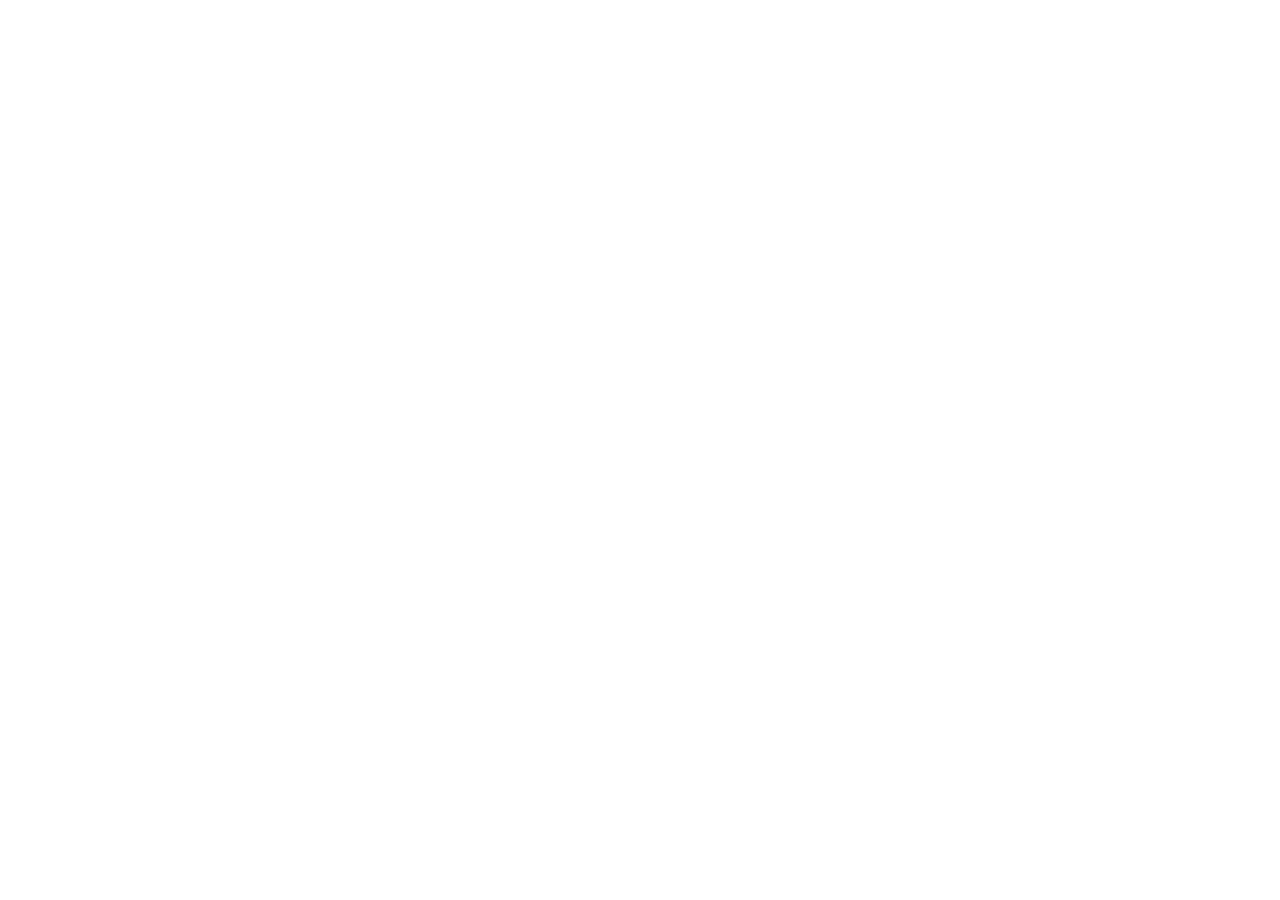
==== index.html @ 5fc150dd "Working JS Console" ====
<!DOCTYPE html>
<html lang="en">
<head>
  <meta charset="UTF-8">
  <meta name="viewport" content="width=device-width, initial-scale=1.0">
  <meta http-equiv="X-UA-Compatible" content="ie=edge">
  <title>Document</title>
</head>
<body>
  <div id="sudoku">
    
  </div>
  <script src="sudoku.js"></script>
</body>
</html>
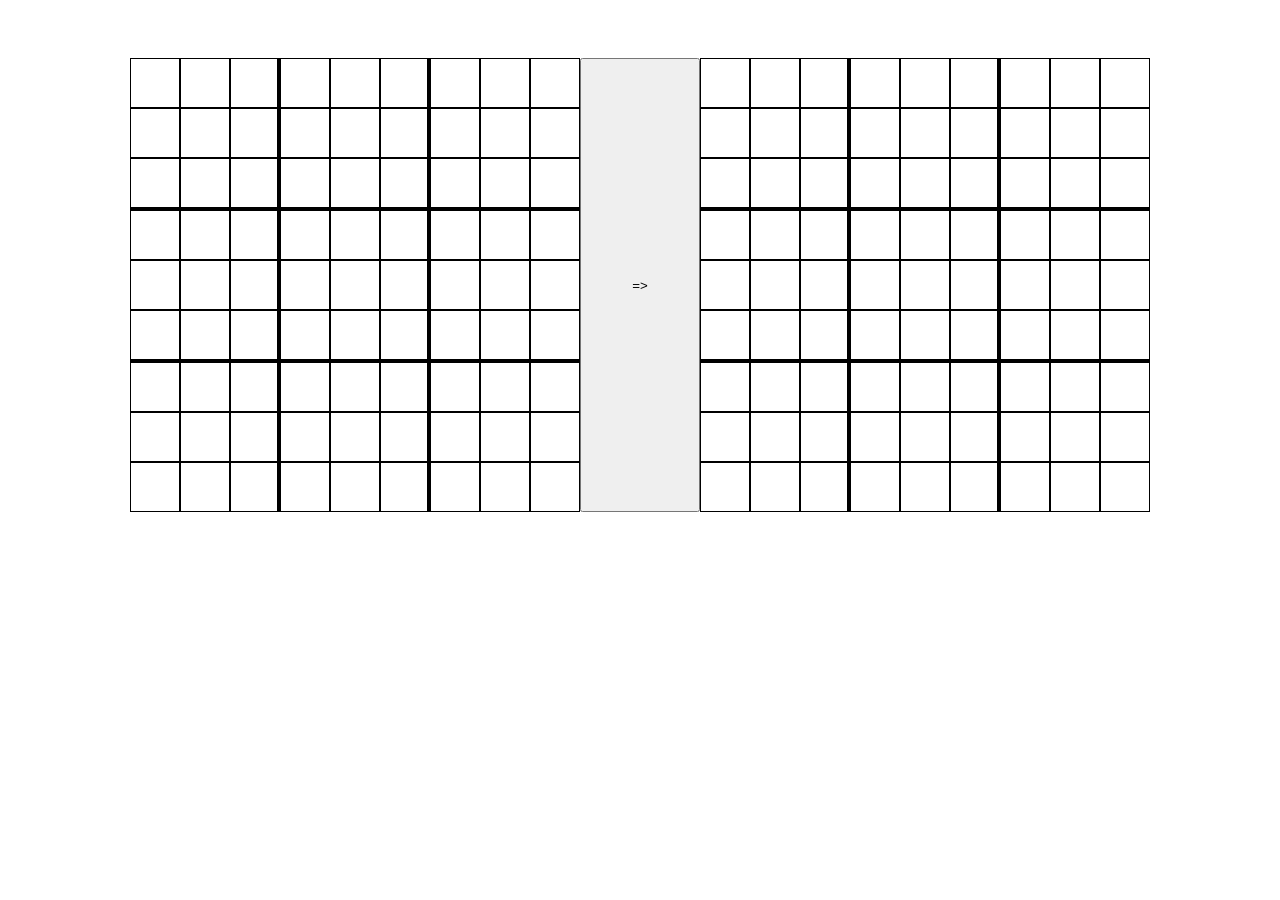
==== commit 37910c7d: "DOM -- Starting event handling (keystrokes)" ====
--- a/index.html
+++ b/index.html
@@ -1,15 +1,188 @@
 <!DOCTYPE html>
 <html lang="en">
+
 <head>
   <meta charset="UTF-8">
   <meta name="viewport" content="width=device-width, initial-scale=1.0">
   <meta http-equiv="X-UA-Compatible" content="ie=edge">
-  <title>Document</title>
+  <link rel="stylesheet" href="style.css">
+  <title>Sudoku</title>
 </head>
+
 <body>
-  <div id="sudoku">
-    
-  </div>
+  <section id="container">
+    <div id="problem">
+      <input maxlength="1" min="1" max="9" class="case c1">
+      <input maxlength="1" min="1" max="9" class="case c2">
+      <input maxlength="1" min="1" max="9" class="case c3 x3">
+      <input maxlength="1" min="1" max="9" class="case c4">
+      <input maxlength="1" min="1" max="9" class="case c5">
+      <input maxlength="1" min="1" max="9" class="case c6 x3">
+      <input maxlength="1" min="1" max="9" class="case c7">
+      <input maxlength="1" min="1" max="9" class="case c8">
+      <input maxlength="1" min="1" max="9" class="case c9">
+      <input maxlength="1" min="1" max="9" class="case c10">
+      <input maxlength="1" min="1" max="9" class="case c11">
+      <input maxlength="1" min="1" max="9" class="case c12 x3">
+      <input maxlength="1" min="1" max="9" class="case c13">
+      <input maxlength="1" min="1" max="9" class="case c14">
+      <input maxlength="1" min="1" max="9" class="case c15 x3">
+      <input maxlength="1" min="1" max="9" class="case c16">
+      <input maxlength="1" min="1" max="9" class="case c17">
+      <input maxlength="1" min="1" max="9" class="case c18">
+      <input maxlength="1" min="1" max="9" class="case c19 y3">
+      <input maxlength="1" min="1" max="9" class="case c20 y3">
+      <input maxlength="1" min="1" max="9" class="case c21 y3 x3">
+      <input maxlength="1" min="1" max="9" class="case c22 y3">
+      <input maxlength="1" min="1" max="9" class="case c23 y3">
+      <input maxlength="1" min="1" max="9" class="case c24 y3 x3">
+      <input maxlength="1" min="1" max="9" class="case c25 y3">
+      <input maxlength="1" min="1" max="9" class="case c26 y3">
+      <input maxlength="1" min="1" max="9" class="case c27 y3">
+      <input maxlength="1" min="1" max="9" class="case c28">
+      <input maxlength="1" min="1" max="9" class="case c29">
+      <input maxlength="1" min="1" max="9" class="case c30 x3">
+      <input maxlength="1" min="1" max="9" class="case c31">
+      <input maxlength="1" min="1" max="9" class="case c32">
+      <input maxlength="1" min="1" max="9" class="case c33 x3">
+      <input maxlength="1" min="1" max="9" class="case c34">
+      <input maxlength="1" min="1" max="9" class="case c35">
+      <input maxlength="1" min="1" max="9" class="case c36">
+      <input maxlength="1" min="1" max="9" class="case c37">
+      <input maxlength="1" min="1" max="9" class="case c38">
+      <input maxlength="1" min="1" max="9" class="case c39 x3">
+      <input maxlength="1" min="1" max="9" class="case c40">
+      <input maxlength="1" min="1" max="9" class="case c41">
+      <input maxlength="1" min="1" max="9" class="case c42 x3">
+      <input maxlength="1" min="1" max="9" class="case c43">
+      <input maxlength="1" min="1" max="9" class="case c44">
+      <input maxlength="1" min="1" max="9" class="case c45">
+      <input maxlength="1" min="1" max="9" class="case c46 y3">
+      <input maxlength="1" min="1" max="9" class="case c47 y3">
+      <input maxlength="1" min="1" max="9" class="case c48 y3 x3">
+      <input maxlength="1" min="1" max="9" class="case c49 y3">
+      <input maxlength="1" min="1" max="9" class="case c50 y3">
+      <input maxlength="1" min="1" max="9" class="case c51 y3 x3">
+      <input maxlength="1" min="1" max="9" class="case c52 y3">
+      <input maxlength="1" min="1" max="9" class="case c53 y3">
+      <input maxlength="1" min="1" max="9" class="case c54 y3">
+      <input maxlength="1" min="1" max="9" class="case c55">
+      <input maxlength="1" min="1" max="9" class="case c56">
+      <input maxlength="1" min="1" max="9" class="case c57 x3">
+      <input maxlength="1" min="1" max="9" class="case c58">
+      <input maxlength="1" min="1" max="9" class="case c59">
+      <input maxlength="1" min="1" max="9" class="case c60 x3">
+      <input maxlength="1" min="1" max="9" class="case c61">
+      <input maxlength="1" min="1" max="9" class="case c62">
+      <input maxlength="1" min="1" max="9" class="case c63">
+      <input maxlength="1" min="1" max="9" class="case c64">
+      <input maxlength="1" min="1" max="9" class="case c65">
+      <input maxlength="1" min="1" max="9" class="case c66 x3">
+      <input maxlength="1" min="1" max="9" class="case c67">
+      <input maxlength="1" min="1" max="9" class="case c68">
+      <input maxlength="1" min="1" max="9" class="case c69 x3">
+      <input maxlength="1" min="1" max="9" class="case c70">
+      <input maxlength="1" min="1" max="9" class="case c71">
+      <input maxlength="1" min="1" max="9" class="case c72">
+      <input maxlength="1" min="1" max="9" class="case c73">
+      <input maxlength="1" min="1" max="9" class="case c74">
+      <input maxlength="1" min="1" max="9" class="case c75 x3">
+      <input maxlength="1" min="1" max="9" class="case c76">
+      <input maxlength="1" min="1" max="9" class="case c77">
+      <input maxlength="1" min="1" max="9" class="case c78 x3">
+      <input maxlength="1" min="1" max="9" class="case c79">
+      <input maxlength="1" min="1" max="9" class="case c80">
+      <input maxlength="1" min="1" max="9" class="case c81">
+    </div>
+    <button id="solveBtn">=></button>
+    <div id="solution">
+      <div class="case case1"></div>
+      <div class="case case2"></div>
+      <div class="case case3 x3"></div>
+      <div class="case case4"></div>
+      <div class="case case5"></div>
+      <div class="case case6 x3"></div>
+      <div class="case case7"></div>
+      <div class="case case8"></div>
+      <div class="case case9"></div>
+      <div class="case case10"></div>
+      <div class="case case11"></div>
+      <div class="case case12 x3"></div>
+      <div class="case case13"></div>
+      <div class="case case14"></div>
+      <div class="case case15 x3"></div>
+      <div class="case case16"></div>
+      <div class="case case17"></div>
+      <div class="case case18"></div>
+      <div class="case case19 y3"></div>
+      <div class="case case20 y3"></div>
+      <div class="case case21 y3 x3"></div>
+      <div class="case case22 y3"></div>
+      <div class="case case23 y3"></div>
+      <div class="case case24 y3 x3"></div>
+      <div class="case case25 y3"></div>
+      <div class="case case26 y3"></div>
+      <div class="case case27 y3"></div>
+      <div class="case case28"></div>
+      <div class="case case29"></div>
+      <div class="case case30 x3"></div>
+      <div class="case case31"></div>
+      <div class="case case32"></div>
+      <div class="case case33 x3"></div>
+      <div class="case case34"></div>
+      <div class="case case35"></div>
+      <div class="case case36"></div>
+      <div class="case case37"></div>
+      <div class="case case38"></div>
+      <div class="case case39 x3"></div>
+      <div class="case case40"></div>
+      <div class="case case41"></div>
+      <div class="case case42 x3"></div>
+      <div class="case case43"></div>
+      <div class="case case44"></div>
+      <div class="case case45"></div>
+      <div class="case case46 y3"></div>
+      <div class="case case47 y3"></div>
+      <div class="case case48 y3 x3"></div>
+      <div class="case case49 y3"></div>
+      <div class="case case50 y3"></div>
+      <div class="case case51 y3 x3"></div>
+      <div class="case case52 y3"></div>
+      <div class="case case53 y3"></div>
+      <div class="case case54 y3"></div>
+      <div class="case case55"></div>
+      <div class="case case56"></div>
+      <div class="case case57 x3"></div>
+      <div class="case case58"></div>
+      <div class="case case59"></div>
+      <div class="case case60 x3"></div>
+      <div class="case case61"></div>
+      <div class="case case62"></div>
+      <div class="case case63"></div>
+      <div class="case case64"></div>
+      <div class="case case65"></div>
+      <div class="case case66 x3"></div>
+      <div class="case case67"></div>
+      <div class="case case68"></div>
+      <div class="case case69 x3"></div>
+      <div class="case case70"></div>
+      <div class="case case71"></div>
+      <div class="case case72"></div>
+      <div class="case case73"></div>
+      <div class="case case74"></div>
+      <div class="case case75 x3"></div>
+      <div class="case case76"></div>
+      <div class="case case77"></div>
+      <div class="case case78 x3"></div>
+      <div class="case case79"></div>
+      <div class="case case80"></div>
+      <div class="case case81"></div>
+    </div>
+  </section>
+  <section>
+    <h1 id="alert"></h1>
+  </section>
   <script src="sudoku.js"></script>
 </body>
+
 </html>
--- a/style.css
+++ b/style.css
@@ -0,0 +1,54 @@
+#container {
+  display: flex;
+  justify-content: center;
+}
+
+#problem,
+#solution {
+  display: grid;
+  grid-template-columns: 50px repeat(4, 50px 50px);
+  text-align: center;
+  margin-top: 50px;
+  font-size: 20px;
+}
+
+#solveBtn {
+  margin-top: 50px;
+  padding: 0 50px;
+}
+
+#alert {
+  display: flex;
+  justify-content: center;
+}
+
+.case {
+  padding-top: 12.5px;
+  padding-bottom: 12.5px;
+  justify-content: center;
+  align-items: center;
+  border: solid black 1px;
+}
+
+.x3 {
+  border-right: solid black 3px;
+  border-bottom: solid black 1px;
+  border-left: solid black 1px;
+  border-top: solid black 1px;
+}
+
+.y3 {
+  border-bottom: solid black 3px;
+  border-right: solid black 1px;
+  border-left: solid black 1px;
+  border-top: solid black 1px;
+}
+
+.x3.y3 {
+  border-right: solid black 3px !important;
+}
+
+input {
+  padding-left: 20px;
+  font-size: 20px;
+}
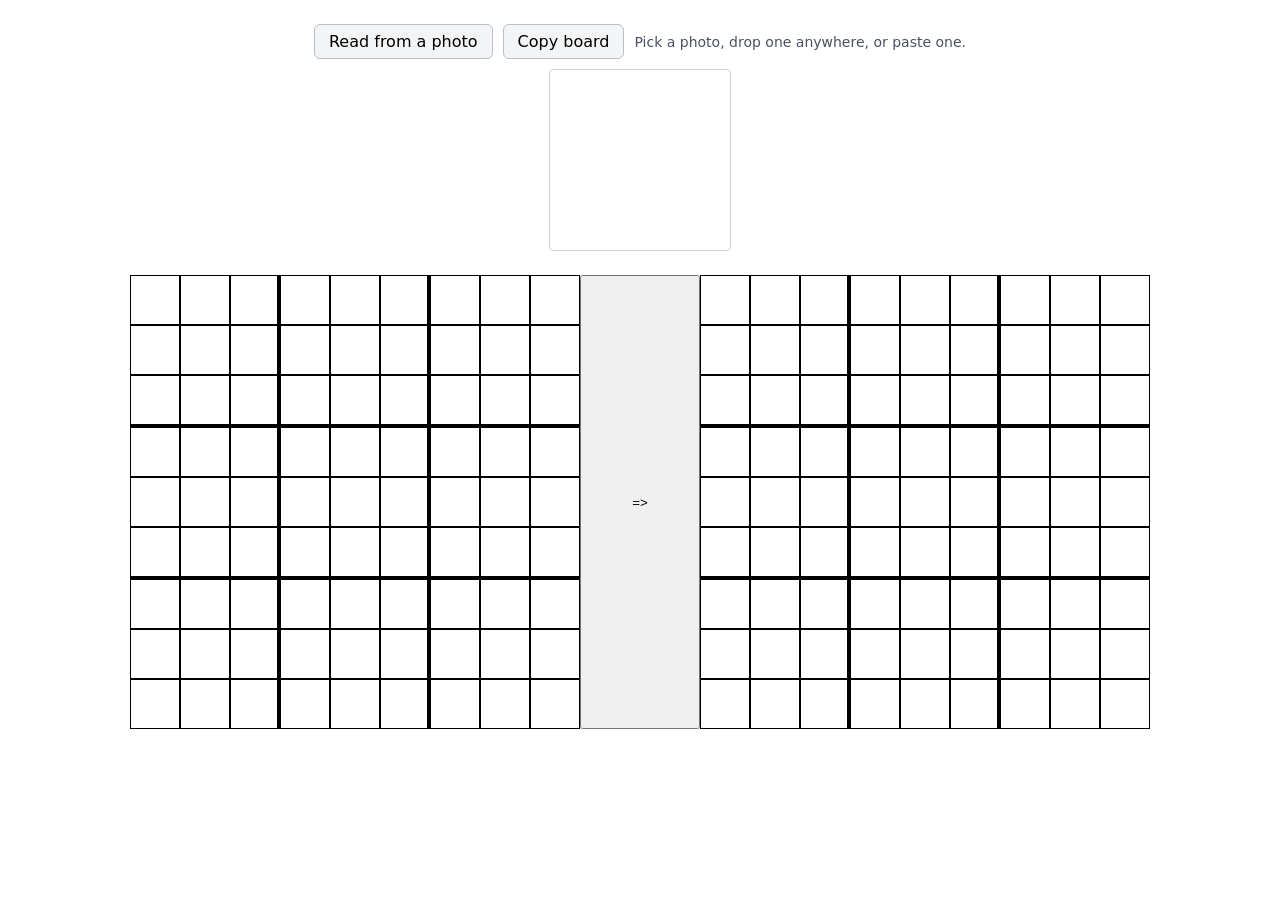
==== commit d97dd044: "feat: optical reading - step 6 - UI" ====
--- a/index.html
+++ b/index.html
@@ -10,6 +10,17 @@
 </head>
 
 <body>
+  <section id="import">
+    <button id="photoBtn" type="button">Read from a photo</button>
+    <input type="file" id="photo" accept="image/*" capture="environment" hidden>
+    <button id="copyBoard" type="button">Copy board</button>
+    <span id="importStatus">Pick a photo, drop one anywhere, or paste one.</span>
+  </section>
+
+  <section id="previewWrap">
+    <canvas id="preview" hidden title="the grid as the reader rectified it"></canvas>
+  </section>
+
   <section id="container">
     <div id="problem">
       <input maxlength="1" min="1" max="9" class="case c1">
@@ -182,6 +193,8 @@
   <section>
     <h1 id="alert"></h1>
   </section>
+  <script src="digit-model.js"></script>
+  <script src="vision.js"></script>
   <script src="sudoku.js"></script>
 </body>
 
--- a/style.css
+++ b/style.css
@@ -8,12 +8,12 @@
   display: grid;
   grid-template-columns: 50px repeat(4, 50px 50px);
   text-align: center;
-  margin-top: 50px;
+  margin-top: 24px;
   font-size: 20px;
 }
 
 #solveBtn {
-  margin-top: 50px;
+  margin-top: 24px;
   padding: 0 50px;
 }
 
@@ -51,4 +51,83 @@
 input {
   padding-left: 20px;
   font-size: 20px;
-}+  color: transparent;
+  text-shadow: 0 0 0 black;
+}
+
+.case.selected {
+  background-color: lightgray;
+}
+
+.case.conflict {
+  background-color: #f8d0d0;
+}
+
+.case.conflict.selected {
+  background-color: #eeb0b0;
+}
+
+#import {
+  display: flex;
+  flex-wrap: wrap;
+  gap: 10px;
+  align-items: center;
+  justify-content: center;
+  margin: 24px auto 0;
+  padding: 0 16px;
+  max-width: 900px;
+  font-family: system-ui, -apple-system, Segoe UI, Roboto, sans-serif;
+}
+
+#import button {
+  font: inherit;
+  padding: 7px 14px;
+  border: 1px solid #b9bec7;
+  border-radius: 6px;
+  background: #f3f4f6;
+  cursor: pointer;
+}
+
+#import button:hover {
+  background: #e7e9ee;
+}
+
+#importStatus {
+  color: #4a5060;
+  font-size: 14px;
+}
+
+/* The rectified grid, so a bad detection is obvious at a glance rather than
+   showing up later as a board full of wrong digits. */
+#previewWrap {
+  display: flex;
+  justify-content: center;
+  margin-top: 10px;
+}
+
+#preview {
+  display: block;
+  width: 180px;
+  height: 180px;
+  border: 1px solid #c9ced6;
+  border-radius: 4px;
+}
+
+body.dropping {
+  outline: 3px dashed #6aa8ef;
+  outline-offset: -12px;
+}
+
+/* Amber, not red: the cell is not known to be wrong, only not trusted. Red is
+   already spoken for by .conflict, which means a clue that breaks a rule. */
+.case.uncertain {
+  background-color: #fdf0d0;
+}
+
+.case.uncertain.selected {
+  background-color: #f5e0aa;
+}
+
+.case.conflict.uncertain {
+  background-color: #f8d0d0;
+}
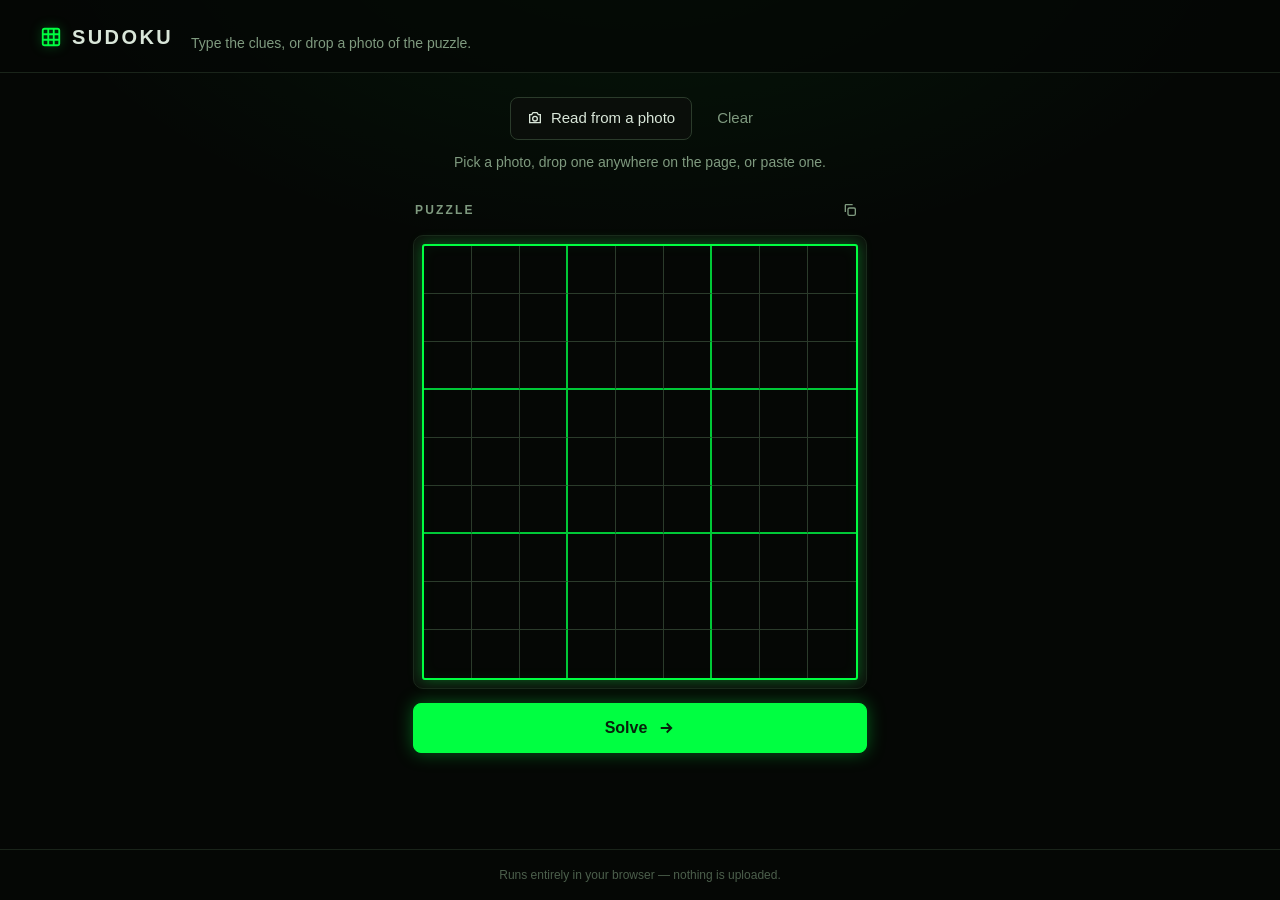
==== commit 51c2e834: "style: update UI" ====
--- a/index.html
+++ b/index.html
@@ -4,198 +4,282 @@
 <head>
   <meta charset="UTF-8">
   <meta name="viewport" content="width=device-width, initial-scale=1.0">
-  <meta http-equiv="X-UA-Compatible" content="ie=edge">
+  <meta name="color-scheme" content="dark">
+  <meta name="theme-color" content="#050705">
   <link rel="stylesheet" href="style.css">
   <title>Sudoku</title>
 </head>
 
 <body>
-  <section id="import">
-    <button id="photoBtn" type="button">Read from a photo</button>
-    <input type="file" id="photo" accept="image/*" capture="environment" hidden>
-    <button id="copyBoard" type="button">Copy board</button>
-    <span id="importStatus">Pick a photo, drop one anywhere, or paste one.</span>
-  </section>
-
-  <section id="previewWrap">
-    <canvas id="preview" hidden title="the grid as the reader rectified it"></canvas>
-  </section>
-
-  <section id="container">
-    <div id="problem">
-      <input maxlength="1" min="1" max="9" class="case c1">
-      <input maxlength="1" min="1" max="9" class="case c2">
-      <input maxlength="1" min="1" max="9" class="case c3 x3">
-      <input maxlength="1" min="1" max="9" class="case c4">
-      <input maxlength="1" min="1" max="9" class="case c5">
-      <input maxlength="1" min="1" max="9" class="case c6 x3">
-      <input maxlength="1" min="1" max="9" class="case c7">
-      <input maxlength="1" min="1" max="9" class="case c8">
-      <input maxlength="1" min="1" max="9" class="case c9">
-      <input maxlength="1" min="1" max="9" class="case c10">
-      <input maxlength="1" min="1" max="9" class="case c11">
-      <input maxlength="1" min="1" max="9" class="case c12 x3">
-      <input maxlength="1" min="1" max="9" class="case c13">
-      <input maxlength="1" min="1" max="9" class="case c14">
-      <input maxlength="1" min="1" max="9" class="case c15 x3">
-      <input maxlength="1" min="1" max="9" class="case c16">
-      <input maxlength="1" min="1" max="9" class="case c17">
-      <input maxlength="1" min="1" max="9" class="case c18">
-      <input maxlength="1" min="1" max="9" class="case c19 y3">
-      <input maxlength="1" min="1" max="9" class="case c20 y3">
-      <input maxlength="1" min="1" max="9" class="case c21 y3 x3">
-      <input maxlength="1" min="1" max="9" class="case c22 y3">
-      <input maxlength="1" min="1" max="9" class="case c23 y3">
-      <input maxlength="1" min="1" max="9" class="case c24 y3 x3">
-      <input maxlength="1" min="1" max="9" class="case c25 y3">
-      <input maxlength="1" min="1" max="9" class="case c26 y3">
-      <input maxlength="1" min="1" max="9" class="case c27 y3">
-      <input maxlength="1" min="1" max="9" class="case c28">
-      <input maxlength="1" min="1" max="9" class="case c29">
-      <input maxlength="1" min="1" max="9" class="case c30 x3">
-      <input maxlength="1" min="1" max="9" class="case c31">
-      <input maxlength="1" min="1" max="9" class="case c32">
-      <input maxlength="1" min="1" max="9" class="case c33 x3">
-      <input maxlength="1" min="1" max="9" class="case c34">
-      <input maxlength="1" min="1" max="9" class="case c35">
-      <input maxlength="1" min="1" max="9" class="case c36">
-      <input maxlength="1" min="1" max="9" class="case c37">
-      <input maxlength="1" min="1" max="9" class="case c38">
-      <input maxlength="1" min="1" max="9" class="case c39 x3">
-      <input maxlength="1" min="1" max="9" class="case c40">
-      <input maxlength="1" min="1" max="9" class="case c41">
-      <input maxlength="1" min="1" max="9" class="case c42 x3">
-      <input maxlength="1" min="1" max="9" class="case c43">
-      <input maxlength="1" min="1" max="9" class="case c44">
-      <input maxlength="1" min="1" max="9" class="case c45">
-      <input maxlength="1" min="1" max="9" class="case c46 y3">
-      <input maxlength="1" min="1" max="9" class="case c47 y3">
-      <input maxlength="1" min="1" max="9" class="case c48 y3 x3">
-      <input maxlength="1" min="1" max="9" class="case c49 y3">
-      <input maxlength="1" min="1" max="9" class="case c50 y3">
-      <input maxlength="1" min="1" max="9" class="case c51 y3 x3">
-      <input maxlength="1" min="1" max="9" class="case c52 y3">
-      <input maxlength="1" min="1" max="9" class="case c53 y3">
-      <input maxlength="1" min="1" max="9" class="case c54 y3">
-      <input maxlength="1" min="1" max="9" class="case c55">
-      <input maxlength="1" min="1" max="9" class="case c56">
-      <input maxlength="1" min="1" max="9" class="case c57 x3">
-      <input maxlength="1" min="1" max="9" class="case c58">
-      <input maxlength="1" min="1" max="9" class="case c59">
-      <input maxlength="1" min="1" max="9" class="case c60 x3">
-      <input maxlength="1" min="1" max="9" class="case c61">
-      <input maxlength="1" min="1" max="9" class="case c62">
-      <input maxlength="1" min="1" max="9" class="case c63">
-      <input maxlength="1" min="1" max="9" class="case c64">
-      <input maxlength="1" min="1" max="9" class="case c65">
-      <input maxlength="1" min="1" max="9" class="case c66 x3">
-      <input maxlength="1" min="1" max="9" class="case c67">
-      <input maxlength="1" min="1" max="9" class="case c68">
-      <input maxlength="1" min="1" max="9" class="case c69 x3">
-      <input maxlength="1" min="1" max="9" class="case c70">
-      <input maxlength="1" min="1" max="9" class="case c71">
-      <input maxlength="1" min="1" max="9" class="case c72">
-      <input maxlength="1" min="1" max="9" class="case c73">
-      <input maxlength="1" min="1" max="9" class="case c74">
-      <input maxlength="1" min="1" max="9" class="case c75 x3">
-      <input maxlength="1" min="1" max="9" class="case c76">
-      <input maxlength="1" min="1" max="9" class="case c77">
-      <input maxlength="1" min="1" max="9" class="case c78 x3">
-      <input maxlength="1" min="1" max="9" class="case c79">
-      <input maxlength="1" min="1" max="9" class="case c80">
-      <input maxlength="1" min="1" max="9" class="case c81">
+  <header class="topbar">
+    <div class="brand">
+      <span class="mark" aria-hidden="true">
+        <svg viewBox="0 0 24 24" width="22" height="22" fill="none" stroke="currentColor" stroke-width="2">
+          <rect x="3" y="3" width="18" height="18" rx="2"></rect>
+          <path d="M9 3v18M15 3v18M3 9h18M3 15h18"></path>
+        </svg>
+      </span>
+      <h1>Sudoku</h1>
     </div>
-    <button id="solveBtn">=></button>
-    <div id="solution">
-      <div class="case case1"></div>
-      <div class="case case2"></div>
-      <div class="case case3 x3"></div>
-      <div class="case case4"></div>
-      <div class="case case5"></div>
-      <div class="case case6 x3"></div>
-      <div class="case case7"></div>
-      <div class="case case8"></div>
-      <div class="case case9"></div>
-      <div class="case case10"></div>
-      <div class="case case11"></div>
-      <div class="case case12 x3"></div>
-      <div class="case case13"></div>
-      <div class="case case14"></div>
-      <div class="case case15 x3"></div>
-      <div class="case case16"></div>
-      <div class="case case17"></div>
-      <div class="case case18"></div>
-      <div class="case case19 y3"></div>
-      <div class="case case20 y3"></div>
-      <div class="case case21 y3 x3"></div>
-      <div class="case case22 y3"></div>
-      <div class="case case23 y3"></div>
-      <div class="case case24 y3 x3"></div>
-      <div class="case case25 y3"></div>
-      <div class="case case26 y3"></div>
-      <div class="case case27 y3"></div>
-      <div class="case case28"></div>
-      <div class="case case29"></div>
-      <div class="case case30 x3"></div>
-      <div class="case case31"></div>
-      <div class="case case32"></div>
-      <div class="case case33 x3"></div>
-      <div class="case case34"></div>
-      <div class="case case35"></div>
-      <div class="case case36"></div>
-      <div class="case case37"></div>
-      <div class="case case38"></div>
-      <div class="case case39 x3"></div>
-      <div class="case case40"></div>
-      <div class="case case41"></div>
-      <div class="case case42 x3"></div>
-      <div class="case case43"></div>
-      <div class="case case44"></div>
-      <div class="case case45"></div>
-      <div class="case case46 y3"></div>
-      <div class="case case47 y3"></div>
-      <div class="case case48 y3 x3"></div>
-      <div class="case case49 y3"></div>
-      <div class="case case50 y3"></div>
-      <div class="case case51 y3 x3"></div>
-      <div class="case case52 y3"></div>
-      <div class="case case53 y3"></div>
-      <div class="case case54 y3"></div>
-      <div class="case case55"></div>
-      <div class="case case56"></div>
-      <div class="case case57 x3"></div>
-      <div class="case case58"></div>
-      <div class="case case59"></div>
-      <div class="case case60 x3"></div>
-      <div class="case case61"></div>
-      <div class="case case62"></div>
-      <div class="case case63"></div>
-      <div class="case case64"></div>
-      <div class="case case65"></div>
-      <div class="case case66 x3"></div>
-      <div class="case case67"></div>
-      <div class="case case68"></div>
-      <div class="case case69 x3"></div>
-      <div class="case case70"></div>
-      <div class="case case71"></div>
-      <div class="case case72"></div>
-      <div class="case case73"></div>
-      <div class="case case74"></div>
-      <div class="case case75 x3"></div>
-      <div class="case case76"></div>
-      <div class="case case77"></div>
-      <div class="case case78 x3"></div>
-      <div class="case case79"></div>
-      <div class="case case80"></div>
-      <div class="case case81"></div>
-    </div>
-  </section>
-  <section>
-    <h1 id="alert"></h1>
-  </section>
+    <p class="tagline">Type the clues, or drop a photo of the puzzle.</p>
+  </header>
+
+  <main>
+    <section id="import" class="toolbar" aria-label="Import">
+      <div class="actions">
+        <button id="photoBtn" type="button" class="btn">
+          <svg viewBox="0 0 24 24" width="16" height="16" fill="none" stroke="currentColor" stroke-width="2" aria-hidden="true">
+            <path d="M4 7h3l2-3h6l2 3h3v12H4z"></path>
+            <circle cx="12" cy="13" r="3.5"></circle>
+          </svg>
+          Read from a photo
+        </button>
+        <input type="file" id="photo" accept="image/*" capture="environment" hidden>
+        <button id="cornersBtn" type="button" class="btn" hidden>Set corners by hand</button>
+        <button id="clearBtn" type="button" class="btn btn-quiet">Clear</button>
+      </div>
+      <p id="importStatus" class="status" role="status">Pick a photo, drop one anywhere on the page, or paste one.</p>
+    </section>
+
+    <details id="previewWrap" class="card preview" hidden open>
+      <summary class="preview-head">
+        <span class="panel-title">Photo</span>
+        <span id="previewHint" class="preview-hint"></span>
+        <svg class="chevron" viewBox="0 0 24 24" width="16" height="16" fill="none" stroke="currentColor" stroke-width="2" aria-hidden="true">
+          <path d="M6 9l6 6 6-6"></path>
+        </svg>
+      </summary>
+      <div class="preview-body">
+        <figure id="pickerFigure" hidden>
+          <canvas id="picker" title="click the four corners of the grid"></canvas>
+          <figcaption>Your photo — click the corners in order</figcaption>
+        </figure>
+        <figure id="previewFigure" hidden>
+          <canvas id="preview" title="the grid as the reader rectified it"></canvas>
+          <figcaption>What the reader saw</figcaption>
+        </figure>
+      </div>
+    </details>
+
+    <section id="container" class="boards">
+      <div class="board-panel">
+        <div class="panel-head">
+          <h2 class="panel-title">Puzzle</h2>
+          <button id="copyPuzzle" type="button" class="btn btn-icon" title="Copy the clues as an 81-character string" aria-label="Copy the clues">
+            <svg viewBox="0 0 24 24" width="16" height="16" fill="none" stroke="currentColor" stroke-width="2" aria-hidden="true" class="icon-copy">
+              <rect x="9" y="9" width="11" height="11" rx="2"></rect>
+              <path d="M5 15V5a1 1 0 0 1 1-1h10"></path>
+            </svg>
+            <svg viewBox="0 0 24 24" width="16" height="16" fill="none" stroke="currentColor" stroke-width="2.5" aria-hidden="true" class="icon-check">
+              <path d="M5 12l5 5L20 7"></path>
+            </svg>
+          </button>
+        </div>
+        <div class="board-frame" id="problemFrame">
+          <div id="problem" class="board" role="grid" aria-label="Puzzle clues">
+            <input class="case c1" type="text" inputmode="numeric" pattern="[1-9]" maxlength="1" autocomplete="off" aria-label="Row 1, column 1">
+            <input class="case c2" type="text" inputmode="numeric" pattern="[1-9]" maxlength="1" autocomplete="off" aria-label="Row 1, column 2">
+            <input class="case c3 x3" type="text" inputmode="numeric" pattern="[1-9]" maxlength="1" autocomplete="off" aria-label="Row 1, column 3">
+            <input class="case c4" type="text" inputmode="numeric" pattern="[1-9]" maxlength="1" autocomplete="off" aria-label="Row 1, column 4">
+            <input class="case c5" type="text" inputmode="numeric" pattern="[1-9]" maxlength="1" autocomplete="off" aria-label="Row 1, column 5">
+            <input class="case c6 x3" type="text" inputmode="numeric" pattern="[1-9]" maxlength="1" autocomplete="off" aria-label="Row 1, column 6">
+            <input class="case c7" type="text" inputmode="numeric" pattern="[1-9]" maxlength="1" autocomplete="off" aria-label="Row 1, column 7">
+            <input class="case c8" type="text" inputmode="numeric" pattern="[1-9]" maxlength="1" autocomplete="off" aria-label="Row 1, column 8">
+            <input class="case c9" type="text" inputmode="numeric" pattern="[1-9]" maxlength="1" autocomplete="off" aria-label="Row 1, column 9">
+            <input class="case c10" type="text" inputmode="numeric" pattern="[1-9]" maxlength="1" autocomplete="off" aria-label="Row 2, column 1">
+            <input class="case c11" type="text" inputmode="numeric" pattern="[1-9]" maxlength="1" autocomplete="off" aria-label="Row 2, column 2">
+            <input class="case c12 x3" type="text" inputmode="numeric" pattern="[1-9]" maxlength="1" autocomplete="off" aria-label="Row 2, column 3">
+            <input class="case c13" type="text" inputmode="numeric" pattern="[1-9]" maxlength="1" autocomplete="off" aria-label="Row 2, column 4">
+            <input class="case c14" type="text" inputmode="numeric" pattern="[1-9]" maxlength="1" autocomplete="off" aria-label="Row 2, column 5">
+            <input class="case c15 x3" type="text" inputmode="numeric" pattern="[1-9]" maxlength="1" autocomplete="off" aria-label="Row 2, column 6">
+            <input class="case c16" type="text" inputmode="numeric" pattern="[1-9]" maxlength="1" autocomplete="off" aria-label="Row 2, column 7">
+            <input class="case c17" type="text" inputmode="numeric" pattern="[1-9]" maxlength="1" autocomplete="off" aria-label="Row 2, column 8">
+            <input class="case c18" type="text" inputmode="numeric" pattern="[1-9]" maxlength="1" autocomplete="off" aria-label="Row 2, column 9">
+            <input class="case c19 y3" type="text" inputmode="numeric" pattern="[1-9]" maxlength="1" autocomplete="off" aria-label="Row 3, column 1">
+            <input class="case c20 y3" type="text" inputmode="numeric" pattern="[1-9]" maxlength="1" autocomplete="off" aria-label="Row 3, column 2">
+            <input class="case c21 x3 y3" type="text" inputmode="numeric" pattern="[1-9]" maxlength="1" autocomplete="off" aria-label="Row 3, column 3">
+            <input class="case c22 y3" type="text" inputmode="numeric" pattern="[1-9]" maxlength="1" autocomplete="off" aria-label="Row 3, column 4">
+            <input class="case c23 y3" type="text" inputmode="numeric" pattern="[1-9]" maxlength="1" autocomplete="off" aria-label="Row 3, column 5">
+            <input class="case c24 x3 y3" type="text" inputmode="numeric" pattern="[1-9]" maxlength="1" autocomplete="off" aria-label="Row 3, column 6">
+            <input class="case c25 y3" type="text" inputmode="numeric" pattern="[1-9]" maxlength="1" autocomplete="off" aria-label="Row 3, column 7">
+            <input class="case c26 y3" type="text" inputmode="numeric" pattern="[1-9]" maxlength="1" autocomplete="off" aria-label="Row 3, column 8">
+            <input class="case c27 y3" type="text" inputmode="numeric" pattern="[1-9]" maxlength="1" autocomplete="off" aria-label="Row 3, column 9">
+            <input class="case c28" type="text" inputmode="numeric" pattern="[1-9]" maxlength="1" autocomplete="off" aria-label="Row 4, column 1">
+            <input class="case c29" type="text" inputmode="numeric" pattern="[1-9]" maxlength="1" autocomplete="off" aria-label="Row 4, column 2">
+            <input class="case c30 x3" type="text" inputmode="numeric" pattern="[1-9]" maxlength="1" autocomplete="off" aria-label="Row 4, column 3">
+            <input class="case c31" type="text" inputmode="numeric" pattern="[1-9]" maxlength="1" autocomplete="off" aria-label="Row 4, column 4">
+            <input class="case c32" type="text" inputmode="numeric" pattern="[1-9]" maxlength="1" autocomplete="off" aria-label="Row 4, column 5">
+            <input class="case c33 x3" type="text" inputmode="numeric" pattern="[1-9]" maxlength="1" autocomplete="off" aria-label="Row 4, column 6">
+            <input class="case c34" type="text" inputmode="numeric" pattern="[1-9]" maxlength="1" autocomplete="off" aria-label="Row 4, column 7">
+            <input class="case c35" type="text" inputmode="numeric" pattern="[1-9]" maxlength="1" autocomplete="off" aria-label="Row 4, column 8">
+            <input class="case c36" type="text" inputmode="numeric" pattern="[1-9]" maxlength="1" autocomplete="off" aria-label="Row 4, column 9">
+            <input class="case c37" type="text" inputmode="numeric" pattern="[1-9]" maxlength="1" autocomplete="off" aria-label="Row 5, column 1">
+            <input class="case c38" type="text" inputmode="numeric" pattern="[1-9]" maxlength="1" autocomplete="off" aria-label="Row 5, column 2">
+            <input class="case c39 x3" type="text" inputmode="numeric" pattern="[1-9]" maxlength="1" autocomplete="off" aria-label="Row 5, column 3">
+            <input class="case c40" type="text" inputmode="numeric" pattern="[1-9]" maxlength="1" autocomplete="off" aria-label="Row 5, column 4">
+            <input class="case c41" type="text" inputmode="numeric" pattern="[1-9]" maxlength="1" autocomplete="off" aria-label="Row 5, column 5">
+            <input class="case c42 x3" type="text" inputmode="numeric" pattern="[1-9]" maxlength="1" autocomplete="off" aria-label="Row 5, column 6">
+            <input class="case c43" type="text" inputmode="numeric" pattern="[1-9]" maxlength="1" autocomplete="off" aria-label="Row 5, column 7">
+            <input class="case c44" type="text" inputmode="numeric" pattern="[1-9]" maxlength="1" autocomplete="off" aria-label="Row 5, column 8">
+            <input class="case c45" type="text" inputmode="numeric" pattern="[1-9]" maxlength="1" autocomplete="off" aria-label="Row 5, column 9">
+            <input class="case c46 y3" type="text" inputmode="numeric" pattern="[1-9]" maxlength="1" autocomplete="off" aria-label="Row 6, column 1">
+            <input class="case c47 y3" type="text" inputmode="numeric" pattern="[1-9]" maxlength="1" autocomplete="off" aria-label="Row 6, column 2">
+            <input class="case c48 x3 y3" type="text" inputmode="numeric" pattern="[1-9]" maxlength="1" autocomplete="off" aria-label="Row 6, column 3">
+            <input class="case c49 y3" type="text" inputmode="numeric" pattern="[1-9]" maxlength="1" autocomplete="off" aria-label="Row 6, column 4">
+            <input class="case c50 y3" type="text" inputmode="numeric" pattern="[1-9]" maxlength="1" autocomplete="off" aria-label="Row 6, column 5">
+            <input class="case c51 x3 y3" type="text" inputmode="numeric" pattern="[1-9]" maxlength="1" autocomplete="off" aria-label="Row 6, column 6">
+            <input class="case c52 y3" type="text" inputmode="numeric" pattern="[1-9]" maxlength="1" autocomplete="off" aria-label="Row 6, column 7">
+            <input class="case c53 y3" type="text" inputmode="numeric" pattern="[1-9]" maxlength="1" autocomplete="off" aria-label="Row 6, column 8">
+            <input class="case c54 y3" type="text" inputmode="numeric" pattern="[1-9]" maxlength="1" autocomplete="off" aria-label="Row 6, column 9">
+            <input class="case c55" type="text" inputmode="numeric" pattern="[1-9]" maxlength="1" autocomplete="off" aria-label="Row 7, column 1">
+            <input class="case c56" type="text" inputmode="numeric" pattern="[1-9]" maxlength="1" autocomplete="off" aria-label="Row 7, column 2">
+            <input class="case c57 x3" type="text" inputmode="numeric" pattern="[1-9]" maxlength="1" autocomplete="off" aria-label="Row 7, column 3">
+            <input class="case c58" type="text" inputmode="numeric" pattern="[1-9]" maxlength="1" autocomplete="off" aria-label="Row 7, column 4">
+            <input class="case c59" type="text" inputmode="numeric" pattern="[1-9]" maxlength="1" autocomplete="off" aria-label="Row 7, column 5">
+            <input class="case c60 x3" type="text" inputmode="numeric" pattern="[1-9]" maxlength="1" autocomplete="off" aria-label="Row 7, column 6">
+            <input class="case c61" type="text" inputmode="numeric" pattern="[1-9]" maxlength="1" autocomplete="off" aria-label="Row 7, column 7">
+            <input class="case c62" type="text" inputmode="numeric" pattern="[1-9]" maxlength="1" autocomplete="off" aria-label="Row 7, column 8">
+            <input class="case c63" type="text" inputmode="numeric" pattern="[1-9]" maxlength="1" autocomplete="off" aria-label="Row 7, column 9">
+            <input class="case c64" type="text" inputmode="numeric" pattern="[1-9]" maxlength="1" autocomplete="off" aria-label="Row 8, column 1">
+            <input class="case c65" type="text" inputmode="numeric" pattern="[1-9]" maxlength="1" autocomplete="off" aria-label="Row 8, column 2">
+            <input class="case c66 x3" type="text" inputmode="numeric" pattern="[1-9]" maxlength="1" autocomplete="off" aria-label="Row 8, column 3">
+            <input class="case c67" type="text" inputmode="numeric" pattern="[1-9]" maxlength="1" autocomplete="off" aria-label="Row 8, column 4">
+            <input class="case c68" type="text" inputmode="numeric" pattern="[1-9]" maxlength="1" autocomplete="off" aria-label="Row 8, column 5">
+            <input class="case c69 x3" type="text" inputmode="numeric" pattern="[1-9]" maxlength="1" autocomplete="off" aria-label="Row 8, column 6">
+            <input class="case c70" type="text" inputmode="numeric" pattern="[1-9]" maxlength="1" autocomplete="off" aria-label="Row 8, column 7">
+            <input class="case c71" type="text" inputmode="numeric" pattern="[1-9]" maxlength="1" autocomplete="off" aria-label="Row 8, column 8">
+            <input class="case c72" type="text" inputmode="numeric" pattern="[1-9]" maxlength="1" autocomplete="off" aria-label="Row 8, column 9">
+            <input class="case c73" type="text" inputmode="numeric" pattern="[1-9]" maxlength="1" autocomplete="off" aria-label="Row 9, column 1">
+            <input class="case c74" type="text" inputmode="numeric" pattern="[1-9]" maxlength="1" autocomplete="off" aria-label="Row 9, column 2">
+            <input class="case c75 x3" type="text" inputmode="numeric" pattern="[1-9]" maxlength="1" autocomplete="off" aria-label="Row 9, column 3">
+            <input class="case c76" type="text" inputmode="numeric" pattern="[1-9]" maxlength="1" autocomplete="off" aria-label="Row 9, column 4">
+            <input class="case c77" type="text" inputmode="numeric" pattern="[1-9]" maxlength="1" autocomplete="off" aria-label="Row 9, column 5">
+            <input class="case c78 x3" type="text" inputmode="numeric" pattern="[1-9]" maxlength="1" autocomplete="off" aria-label="Row 9, column 6">
+            <input class="case c79" type="text" inputmode="numeric" pattern="[1-9]" maxlength="1" autocomplete="off" aria-label="Row 9, column 7">
+            <input class="case c80" type="text" inputmode="numeric" pattern="[1-9]" maxlength="1" autocomplete="off" aria-label="Row 9, column 8">
+            <input class="case c81" type="text" inputmode="numeric" pattern="[1-9]" maxlength="1" autocomplete="off" aria-label="Row 9, column 9">
+          </div>
+          <div class="drop-hint" aria-hidden="true"><span>Drop the photo here</span></div>
+        </div>
+        <button id="solveBtn" type="button" class="btn btn-primary">
+          <span class="btn-label">Solve</span>
+          <svg viewBox="0 0 24 24" width="18" height="18" fill="none" stroke="currentColor" stroke-width="2.5" aria-hidden="true">
+            <path d="M5 12h14M13 6l6 6-6 6"></path>
+          </svg>
+        </button>
+      </div>
+
+      <div class="board-panel" id="solutionPanel" hidden>
+        <div class="panel-head">
+          <h2 class="panel-title">Solution</h2>
+          <button id="copySolution" type="button" class="btn btn-icon" title="Copy the solution as an 81-character string" aria-label="Copy the solution">
+            <svg viewBox="0 0 24 24" width="16" height="16" fill="none" stroke="currentColor" stroke-width="2" aria-hidden="true" class="icon-copy">
+              <rect x="9" y="9" width="11" height="11" rx="2"></rect>
+              <path d="M5 15V5a1 1 0 0 1 1-1h10"></path>
+            </svg>
+            <svg viewBox="0 0 24 24" width="16" height="16" fill="none" stroke="currentColor" stroke-width="2.5" aria-hidden="true" class="icon-check">
+              <path d="M5 12l5 5L20 7"></path>
+            </svg>
+          </button>
+        </div>
+        <div class="board-frame">
+          <div id="solution" class="board solved" role="grid" aria-label="Solution">
+            <div class="case case1"></div>
+            <div class="case case2"></div>
+            <div class="case case3 x3"></div>
+            <div class="case case4"></div>
+            <div class="case case5"></div>
+            <div class="case case6 x3"></div>
+            <div class="case case7"></div>
+            <div class="case case8"></div>
+            <div class="case case9"></div>
+            <div class="case case10"></div>
+            <div class="case case11"></div>
+            <div class="case case12 x3"></div>
+            <div class="case case13"></div>
+            <div class="case case14"></div>
+            <div class="case case15 x3"></div>
+            <div class="case case16"></div>
+            <div class="case case17"></div>
+            <div class="case case18"></div>
+            <div class="case case19 y3"></div>
+            <div class="case case20 y3"></div>
+            <div class="case case21 x3 y3"></div>
+            <div class="case case22 y3"></div>
+            <div class="case case23 y3"></div>
+            <div class="case case24 x3 y3"></div>
+            <div class="case case25 y3"></div>
+            <div class="case case26 y3"></div>
+            <div class="case case27 y3"></div>
+            <div class="case case28"></div>
+            <div class="case case29"></div>
+            <div class="case case30 x3"></div>
+            <div class="case case31"></div>
+            <div class="case case32"></div>
+            <div class="case case33 x3"></div>
+            <div class="case case34"></div>
+            <div class="case case35"></div>
+            <div class="case case36"></div>
+            <div class="case case37"></div>
+            <div class="case case38"></div>
+            <div class="case case39 x3"></div>
+            <div class="case case40"></div>
+            <div class="case case41"></div>
+            <div class="case case42 x3"></div>
+            <div class="case case43"></div>
+            <div class="case case44"></div>
+            <div class="case case45"></div>
+            <div class="case case46 y3"></div>
+            <div class="case case47 y3"></div>
+            <div class="case case48 x3 y3"></div>
+            <div class="case case49 y3"></div>
+            <div class="case case50 y3"></div>
+            <div class="case case51 x3 y3"></div>
+            <div class="case case52 y3"></div>
+            <div class="case case53 y3"></div>
+            <div class="case case54 y3"></div>
+            <div class="case case55"></div>
+            <div class="case case56"></div>
+            <div class="case case57 x3"></div>
+            <div class="case case58"></div>
+            <div class="case case59"></div>
+            <div class="case case60 x3"></div>
+            <div class="case case61"></div>
+            <div class="case case62"></div>
+            <div class="case case63"></div>
+            <div class="case case64"></div>
+            <div class="case case65"></div>
+            <div class="case case66 x3"></div>
+            <div class="case case67"></div>
+            <div class="case case68"></div>
+            <div class="case case69 x3"></div>
+            <div class="case case70"></div>
+            <div class="case case71"></div>
+            <div class="case case72"></div>
+            <div class="case case73"></div>
+            <div class="case case74"></div>
+            <div class="case case75 x3"></div>
+            <div class="case case76"></div>
+            <div class="case case77"></div>
+            <div class="case case78 x3"></div>
+            <div class="case case79"></div>
+            <div class="case case80"></div>
+            <div class="case case81"></div>
+          </div>
+        </div>
+      </div>
+    </section>
+
+    <p id="alert" class="status alert" role="status" aria-live="polite"></p>
+  </main>
+
+  <footer class="foot">
+    Runs entirely in your browser — nothing is uploaded.
+  </footer>
+
   <script src="digit-model.js"></script>
   <script src="vision.js"></script>
   <script src="sudoku.js"></script>
 </body>
 
-</html>+</html>
--- a/style.css
+++ b/style.css
@@ -1,133 +1,644 @@
-#container {
-  display: flex;
+/* Sudoku - dark theme.
+   Black ground, matrix green for everything that matters: the grid frame, the
+   primary action, solved digits, focus. Everything else stays quiet so the
+   green reads as signal rather than decoration. */
+
+:root {
+  --bg: #050705;
+  --bg-raised: #0a0e0a;
+  --panel: #0c120c;
+  --line: #1a241a;
+  --line-strong: #2b3b2b;
+  --text: #d9e6d9;
+  --muted: #7f9a7f;
+  --faint: #4c5f4c;
+
+  --green: #00ff41;
+  --green-dim: #00c837;
+  --green-ink: #06210b;
+  --green-glow: rgba(0, 255, 65, 0.35);
+  --green-tint: rgba(0, 255, 65, 0.10);
+
+  --red: #ff4d4d;
+  --red-tint: rgba(255, 77, 77, 0.16);
+  --amber: #ffb547;
+  --amber-tint: rgba(255, 181, 71, 0.16);
+
+  --cell: 48px;
+  --radius: 10px;
+  --font: -apple-system, BlinkMacSystemFont, "Segoe UI", Inter, Roboto, "Helvetica Neue", Arial, sans-serif;
+  --mono: ui-monospace, "SF Mono", Menlo, Consolas, "Liberation Mono", monospace;
+}
+
+* {
+  box-sizing: border-box;
+}
+
+[hidden] {
+  display: none !important;
+}
+
+html {
+  background: var(--bg);
+}
+
+body {
+  margin: 0;
+  min-height: 100vh;
+  display: flex;
+  flex-direction: column;
+  font-family: var(--font);
+  font-size: 15px;
+  line-height: 1.5;
+  color: var(--text);
+  background:
+    radial-gradient(900px 500px at 50% -10%, rgba(0, 255, 65, 0.07), transparent 70%),
+    var(--bg);
+  -webkit-font-smoothing: antialiased;
+}
+
+/* ---- Header ------------------------------------------------------------ */
+
+.topbar {
+  display: flex;
+  flex-wrap: wrap;
+  align-items: baseline;
+  gap: 6px 18px;
+  padding: 22px clamp(16px, 4vw, 40px) 18px;
+  border-bottom: 1px solid var(--line);
+  background: rgba(5, 7, 5, 0.7);
+}
+
+.brand {
+  display: flex;
+  align-items: center;
+  gap: 10px;
+}
+
+.brand .mark {
+  display: inline-flex;
+  color: var(--green);
+  filter: drop-shadow(0 0 6px var(--green-glow));
+}
+
+.brand h1 {
+  margin: 0;
+  font-size: 20px;
+  font-weight: 650;
+  letter-spacing: 0.12em;
+  text-transform: uppercase;
+}
+
+.tagline {
+  margin: 0;
+  color: var(--muted);
+  font-size: 14px;
+}
+
+/* ---- Layout ------------------------------------------------------------ */
+
+main {
+  flex: 1;
+  width: 100%;
+  max-width: 1240px;
+  margin: 0 auto;
+  padding: 24px clamp(16px, 4vw, 40px) 40px;
+}
+
+.foot {
+  padding: 16px clamp(16px, 4vw, 40px);
+  border-top: 1px solid var(--line);
+  color: var(--faint);
+  font-size: 12px;
+  text-align: center;
+}
+
+/* ---- Buttons ------------------------------------------------------------ */
+
+.btn {
+  display: inline-flex;
+  align-items: center;
+  gap: 8px;
+  padding: 9px 16px;
+  font: inherit;
+  font-weight: 500;
+  color: var(--text);
+  background: var(--bg-raised);
+  border: 1px solid var(--line-strong);
+  border-radius: 8px;
+  cursor: pointer;
+  transition: border-color 120ms ease, background 120ms ease, color 120ms ease, box-shadow 120ms ease;
+}
+
+.btn:hover {
+  border-color: var(--green-dim);
+  color: #fff;
+}
+
+.btn:focus-visible {
+  outline: none;
+  border-color: var(--green);
+  box-shadow: 0 0 0 3px var(--green-tint);
+}
+
+.btn:active {
+  transform: translateY(1px);
+}
+
+.btn-quiet {
+  color: var(--muted);
+  background: transparent;
+  border-color: transparent;
+}
+
+.btn-quiet:hover {
+  color: var(--text);
+  border-color: var(--line-strong);
+}
+
+.btn-icon {
+  position: relative;
+  padding: 6px;
+  color: var(--muted);
+  background: transparent;
+  border-color: transparent;
+  border-radius: 6px;
+}
+
+.btn-icon:hover {
+  color: var(--green);
+  background: var(--green-tint);
+  border-color: transparent;
+}
+
+.btn-icon .icon-check {
+  display: none;
+}
+
+.btn-icon.copied {
+  color: var(--green);
+}
+
+.btn-icon.copied .icon-copy {
+  display: none;
+}
+
+.btn-icon.copied .icon-check {
+  display: block;
+}
+
+/* A word next to the icon while the copy is fresh, so the tick is not a puzzle. */
+.btn-icon.copied::after {
+  content: "Copied";
+  position: absolute;
+  right: calc(100% + 6px);
+  top: 50%;
+  transform: translateY(-50%);
+  font-size: 12px;
+  font-weight: 600;
+  letter-spacing: 0.06em;
+  text-transform: uppercase;
+  color: var(--green);
+  white-space: nowrap;
+  pointer-events: none;
+}
+
+.btn-primary {
+  gap: 10px;
+  padding: 12px 22px;
+  font-size: 16px;
+  font-weight: 650;
+  color: var(--green-ink);
+  background: var(--green);
+  border-color: var(--green);
+  box-shadow: 0 0 18px var(--green-glow);
+}
+
+.btn-primary:hover {
+  color: var(--green-ink);
+  background: #33ff66;
+  box-shadow: 0 0 26px var(--green-glow);
+}
+
+.btn-primary[disabled] {
+  cursor: progress;
+  opacity: 0.7;
+}
+
+/* ---- Toolbar and status ------------------------------------------------ */
+
+.toolbar {
+  display: flex;
+  flex-direction: column;
+  align-items: center;
+  gap: 12px;
+  margin-bottom: 22px;
+}
+
+.actions {
+  display: flex;
+  flex-wrap: wrap;
   justify-content: center;
-}
-
-#problem,
-#solution {
-  display: grid;
-  grid-template-columns: 50px repeat(4, 50px 50px);
+  gap: 8px;
+}
+
+.status {
+  margin: 0 auto;
+  color: var(--muted);
+  font-size: 14px;
   text-align: center;
-  margin-top: 24px;
-  font-size: 20px;
-}
-
-#solveBtn {
-  margin-top: 24px;
-  padding: 0 50px;
-}
-
-#alert {
-  display: flex;
+  max-width: 62ch;
+}
+
+.alert {
+  min-height: 1.5em;
+  margin-top: 22px;
+  font-family: var(--mono);
+  font-size: 14px;
+  letter-spacing: 0.02em;
+}
+
+.alert[data-kind="ok"] {
+  color: var(--green);
+  text-shadow: 0 0 10px var(--green-glow);
+}
+
+.alert[data-kind="error"] {
+  color: var(--red);
+}
+
+.alert[data-kind="busy"] {
+  color: var(--muted);
+}
+
+/* ---- Photo preview card ------------------------------------------------- */
+
+.card {
+  background: var(--panel);
+  border: 1px solid var(--line);
+  border-radius: var(--radius);
+}
+
+.preview {
+  margin: 0 auto 22px;
+  width: fit-content;
+  min-width: min(360px, 100%);
+  max-width: 100%;
+}
+
+.preview-head {
+  display: flex;
+  align-items: center;
+  gap: 12px;
+  padding: 10px 14px;
+  cursor: pointer;
+  list-style: none;
+  user-select: none;
+  border-radius: var(--radius);
+}
+
+.preview-head::-webkit-details-marker {
+  display: none;
+}
+
+.preview-head:hover {
+  background: rgba(255, 255, 255, 0.03);
+}
+
+.preview-head:focus-visible {
+  outline: none;
+  box-shadow: inset 0 0 0 1px var(--green);
+}
+
+.preview-hint {
+  flex: 1;
+  color: var(--faint);
+  font-size: 13px;
+  text-align: right;
+}
+
+.preview-head .chevron {
+  color: var(--muted);
+  transition: transform 180ms ease;
+}
+
+.preview[open] .preview-head .chevron {
+  transform: rotate(180deg);
+}
+
+.preview[open] .preview-head {
+  border-bottom: 1px solid var(--line);
+  border-bottom-left-radius: 0;
+  border-bottom-right-radius: 0;
+}
+
+.preview-body {
+  display: flex;
+  flex-wrap: wrap;
   justify-content: center;
-}
-
-.case {
-  padding-top: 12.5px;
-  padding-bottom: 12.5px;
-  justify-content: center;
-  align-items: center;
-  border: solid black 1px;
-}
-
-.x3 {
-  border-right: solid black 3px;
-  border-bottom: solid black 1px;
-  border-left: solid black 1px;
-  border-top: solid black 1px;
-}
-
-.y3 {
-  border-bottom: solid black 3px;
-  border-right: solid black 1px;
-  border-left: solid black 1px;
-  border-top: solid black 1px;
-}
-
-.x3.y3 {
-  border-right: solid black 3px !important;
-}
-
-input {
-  padding-left: 20px;
-  font-size: 20px;
-  color: transparent;
-  text-shadow: 0 0 0 black;
-}
-
-.case.selected {
-  background-color: lightgray;
-}
-
-.case.conflict {
-  background-color: #f8d0d0;
-}
-
-.case.conflict.selected {
-  background-color: #eeb0b0;
-}
-
-#import {
-  display: flex;
-  flex-wrap: wrap;
-  gap: 10px;
-  align-items: center;
-  justify-content: center;
-  margin: 24px auto 0;
-  padding: 0 16px;
-  max-width: 900px;
-  font-family: system-ui, -apple-system, Segoe UI, Roboto, sans-serif;
-}
-
-#import button {
-  font: inherit;
-  padding: 7px 14px;
-  border: 1px solid #b9bec7;
-  border-radius: 6px;
-  background: #f3f4f6;
-  cursor: pointer;
-}
-
-#import button:hover {
-  background: #e7e9ee;
-}
-
-#importStatus {
-  color: #4a5060;
-  font-size: 14px;
-}
-
-/* The rectified grid, so a bad detection is obvious at a glance rather than
-   showing up later as a board full of wrong digits. */
-#previewWrap {
-  display: flex;
-  justify-content: center;
-  margin-top: 10px;
+  gap: 20px;
+  padding: 16px;
+}
+
+.preview figure {
+  margin: 0;
+  display: flex;
+  flex-direction: column;
+  align-items: center;
+  gap: 8px;
+}
+
+.preview figcaption {
+  color: var(--muted);
+  font-size: 13px;
+  text-align: center;
+  max-width: 40ch;
 }
 
 #preview {
   display: block;
   width: 180px;
   height: 180px;
-  border: 1px solid #c9ced6;
-  border-radius: 4px;
-}
-
-body.dropping {
-  outline: 3px dashed #6aa8ef;
-  outline-offset: -12px;
+  border: 1px solid var(--line-strong);
+  border-radius: 6px;
+  background: #fff;
+}
+
+/* Corner picking: the fallback for a photo the detector cannot read. Four clicks
+   from someone who can see the grid beats any amount of guessing. */
+#picker {
+  display: block;
+  max-width: min(560px, 88vw);
+  height: auto;
+  border: 1px solid var(--line-strong);
+  border-radius: 6px;
+  cursor: crosshair;
+}
+
+/* ---- Boards ------------------------------------------------------------- */
+
+.boards {
+  display: flex;
+  flex-wrap: wrap;
+  justify-content: center;
+  align-items: flex-start;
+  gap: 24px 28px;
+}
+
+.board-panel {
+  display: flex;
+  flex-direction: column;
+  align-items: stretch;
+  gap: 10px;
+}
+
+.panel-head {
+  display: flex;
+  align-items: center;
+  justify-content: space-between;
+  min-height: 30px;
+  padding: 0 2px;
+}
+
+/* Solve sits under the puzzle and spans it, so the eye reads grid, then action. */
+#solveBtn {
+  width: 100%;
+  justify-content: center;
+  margin-top: 4px;
+}
+
+.panel-title {
+  margin: 0;
+  font-size: 12px;
+  font-weight: 600;
+  letter-spacing: 0.18em;
+  text-transform: uppercase;
+  color: var(--muted);
+}
+
+.board-frame {
+  position: relative;
+  padding: 8px;
+  background: var(--panel);
+  border: 1px solid var(--line);
+  border-radius: var(--radius);
+  transition: border-color 150ms ease, box-shadow 150ms ease;
+}
+
+.board {
+  display: grid;
+  grid-template-columns: repeat(9, var(--cell));
+  grid-auto-rows: var(--cell);
+  border: 2px solid var(--green);
+  border-radius: 3px;
+  box-shadow: 0 0 14px var(--green-glow), inset 0 0 14px rgba(0, 255, 65, 0.06);
+  background: var(--bg);
+}
+
+.case {
+  display: flex;
+  align-items: center;
+  justify-content: center;
+  width: var(--cell);
+  height: var(--cell);
+  margin: 0;
+  padding: 0;
+  font-family: var(--mono);
+  font-size: calc(var(--cell) * 0.46);
+  font-weight: 500;
+  font-variant-numeric: tabular-nums;
+  text-align: center;
+  color: var(--text);
+  background: transparent;
+  border: 0;
+  border-right: 1px solid var(--line-strong);
+  border-bottom: 1px solid var(--line-strong);
+  transition: background 100ms ease;
+}
+
+/* Thick lines between the 3x3 boxes, the outer edge belongs to the frame. */
+.case.x3 {
+  border-right: 2px solid var(--green-dim);
+}
+
+.case.y3 {
+  border-bottom: 2px solid var(--green-dim);
+}
+
+.board .case:nth-child(9n) {
+  border-right: 0;
+}
+
+.board .case:nth-child(n + 73) {
+  border-bottom: 0;
+}
+
+/* Inputs: the value is typed by the keyboard handler, the caret would only be noise. */
+input.case {
+  caret-color: transparent;
+  outline: none;
+  cursor: pointer;
+  -webkit-appearance: none;
+  appearance: none;
+  border-radius: 0;
+}
+
+input.case::selection {
+  background: transparent;
+}
+
+input.case:hover {
+  background: rgba(255, 255, 255, 0.04);
+}
+
+.case.selected {
+  background: var(--green-tint);
+  box-shadow: inset 0 0 0 2px var(--green);
+  color: #fff;
+}
+
+.case.conflict {
+  background: var(--red-tint);
+  color: var(--red);
+}
+
+.case.conflict.selected {
+  box-shadow: inset 0 0 0 2px var(--red);
 }
 
 /* Amber, not red: the cell is not known to be wrong, only not trusted. Red is
    already spoken for by .conflict, which means a clue that breaks a rule. */
 .case.uncertain {
-  background-color: #fdf0d0;
+  background: var(--amber-tint);
+  color: var(--amber);
 }
 
 .case.uncertain.selected {
-  background-color: #f5e0aa;
+  box-shadow: inset 0 0 0 2px var(--amber);
 }
 
 .case.conflict.uncertain {
-  background-color: #f8d0d0;
-}
+  background: var(--red-tint);
+  color: var(--red);
+}
+
+/* Solution: the given clues stay as they were, the digits the solver found glow. */
+.board.solved .case {
+  color: var(--green);
+  text-shadow: 0 0 8px var(--green-glow);
+}
+
+.board.solved .case.given {
+  color: var(--text);
+  text-shadow: none;
+}
+
+/* ---- Solution reveal ---------------------------------------------------- */
+
+@keyframes reveal {
+  from {
+    opacity: 0;
+    transform: translateX(-12px) scale(0.98);
+  }
+
+  to {
+    opacity: 1;
+    transform: none;
+  }
+}
+
+#solutionPanel.reveal {
+  animation: reveal 360ms cubic-bezier(0.2, 0.7, 0.2, 1) both;
+}
+
+@keyframes flash {
+  from {
+    box-shadow: 0 0 30px var(--green-glow), inset 0 0 40px rgba(0, 255, 65, 0.25);
+  }
+
+  to {
+    box-shadow: 0 0 14px var(--green-glow), inset 0 0 14px rgba(0, 255, 65, 0.06);
+  }
+}
+
+#solutionPanel.reveal .board {
+  animation: flash 900ms ease-out 200ms both;
+}
+
+/* ---- Drag and drop ------------------------------------------------------ */
+
+.drop-hint {
+  position: absolute;
+  inset: 8px;
+  display: flex;
+  align-items: center;
+  justify-content: center;
+  border-radius: 3px;
+  background: rgba(5, 7, 5, 0.9);
+  color: var(--green);
+  font-size: 15px;
+  font-weight: 600;
+  letter-spacing: 0.08em;
+  text-transform: uppercase;
+  text-shadow: 0 0 10px var(--green-glow);
+  opacity: 0;
+  pointer-events: none;
+  transition: opacity 150ms ease;
+}
+
+.drop-hint span {
+  padding: 10px 18px;
+  background: var(--bg);
+  border: 1px dashed var(--green);
+  border-radius: 6px;
+}
+
+body.dropping #problemFrame {
+  border-color: var(--green);
+  box-shadow: 0 0 0 1px var(--green), 0 0 32px var(--green-glow);
+}
+
+body.dropping #problemFrame .board {
+  border-style: dashed;
+}
+
+body.dropping .drop-hint {
+  opacity: 1;
+}
+
+/* ---- Small screens ------------------------------------------------------ */
+
+@media (max-width: 640px) {
+  :root {
+    --cell: min(calc((100vw - 52px) / 9), 44px);
+  }
+
+  .boards {
+    flex-direction: column;
+    gap: 20px;
+  }
+
+  #solutionPanel.reveal {
+    animation-name: reveal-up;
+  }
+
+  @keyframes reveal-up {
+    from {
+      opacity: 0;
+      transform: translateY(12px);
+    }
+
+    to {
+      opacity: 1;
+      transform: none;
+    }
+  }
+}
+
+@media (prefers-reduced-motion: reduce) {
+
+  #solutionPanel.reveal,
+  #solutionPanel.reveal .board {
+    animation: none;
+  }
+}
